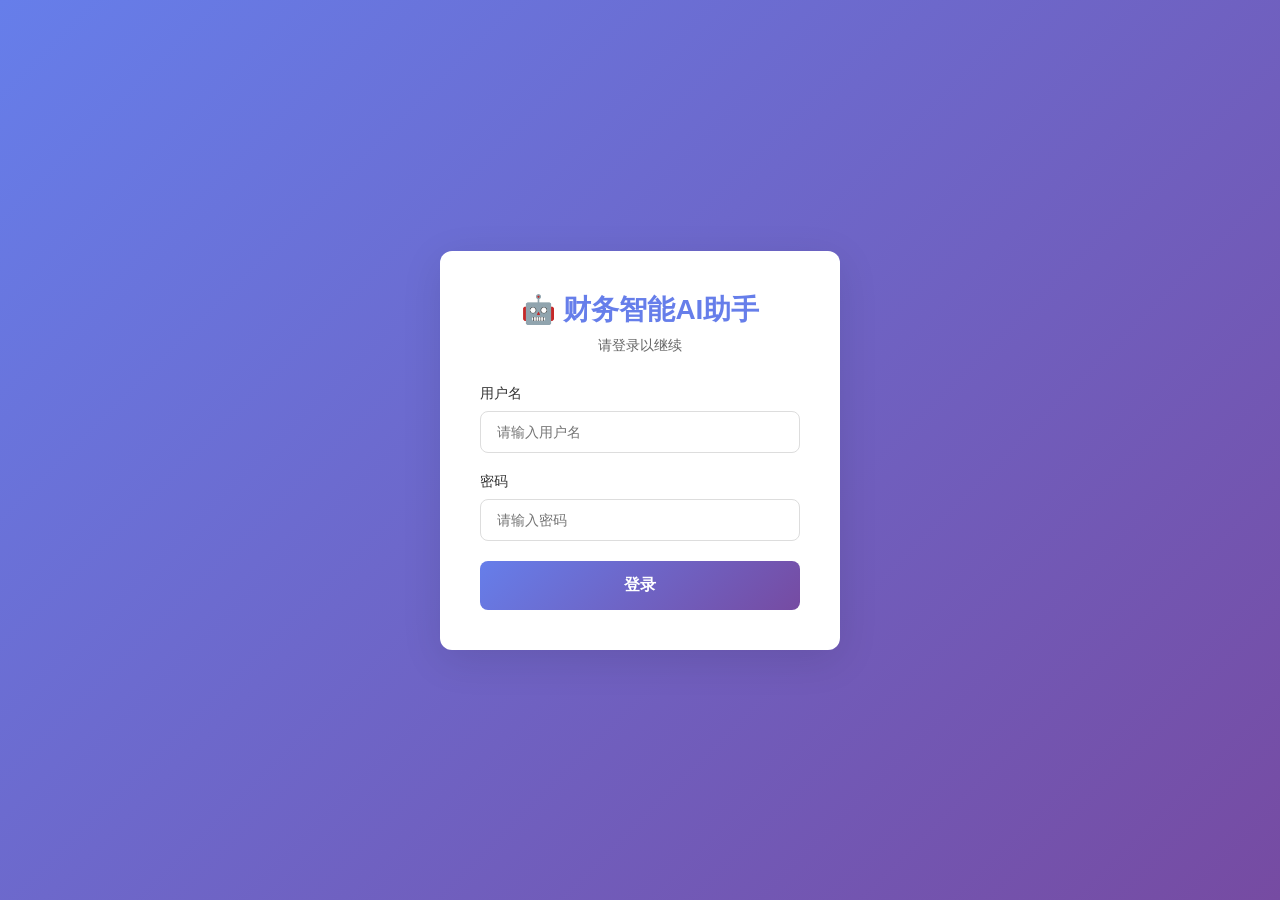
==== index.html @ 520fc037 "添加 index.html 自动跳转到登录页面" ====
<!DOCTYPE html>
<html lang="zh-CN">
<head>
    <meta charset="UTF-8">
    <meta http-equiv="refresh" content="0;url=login.html">
    <title>跳转中...</title>
    <script>
        // 立即跳转到登录页面
        window.location.href = 'login.html';
    </script>
</head>
<body>
    <p>正在跳转到登录页面...</p>
</body>
</html>
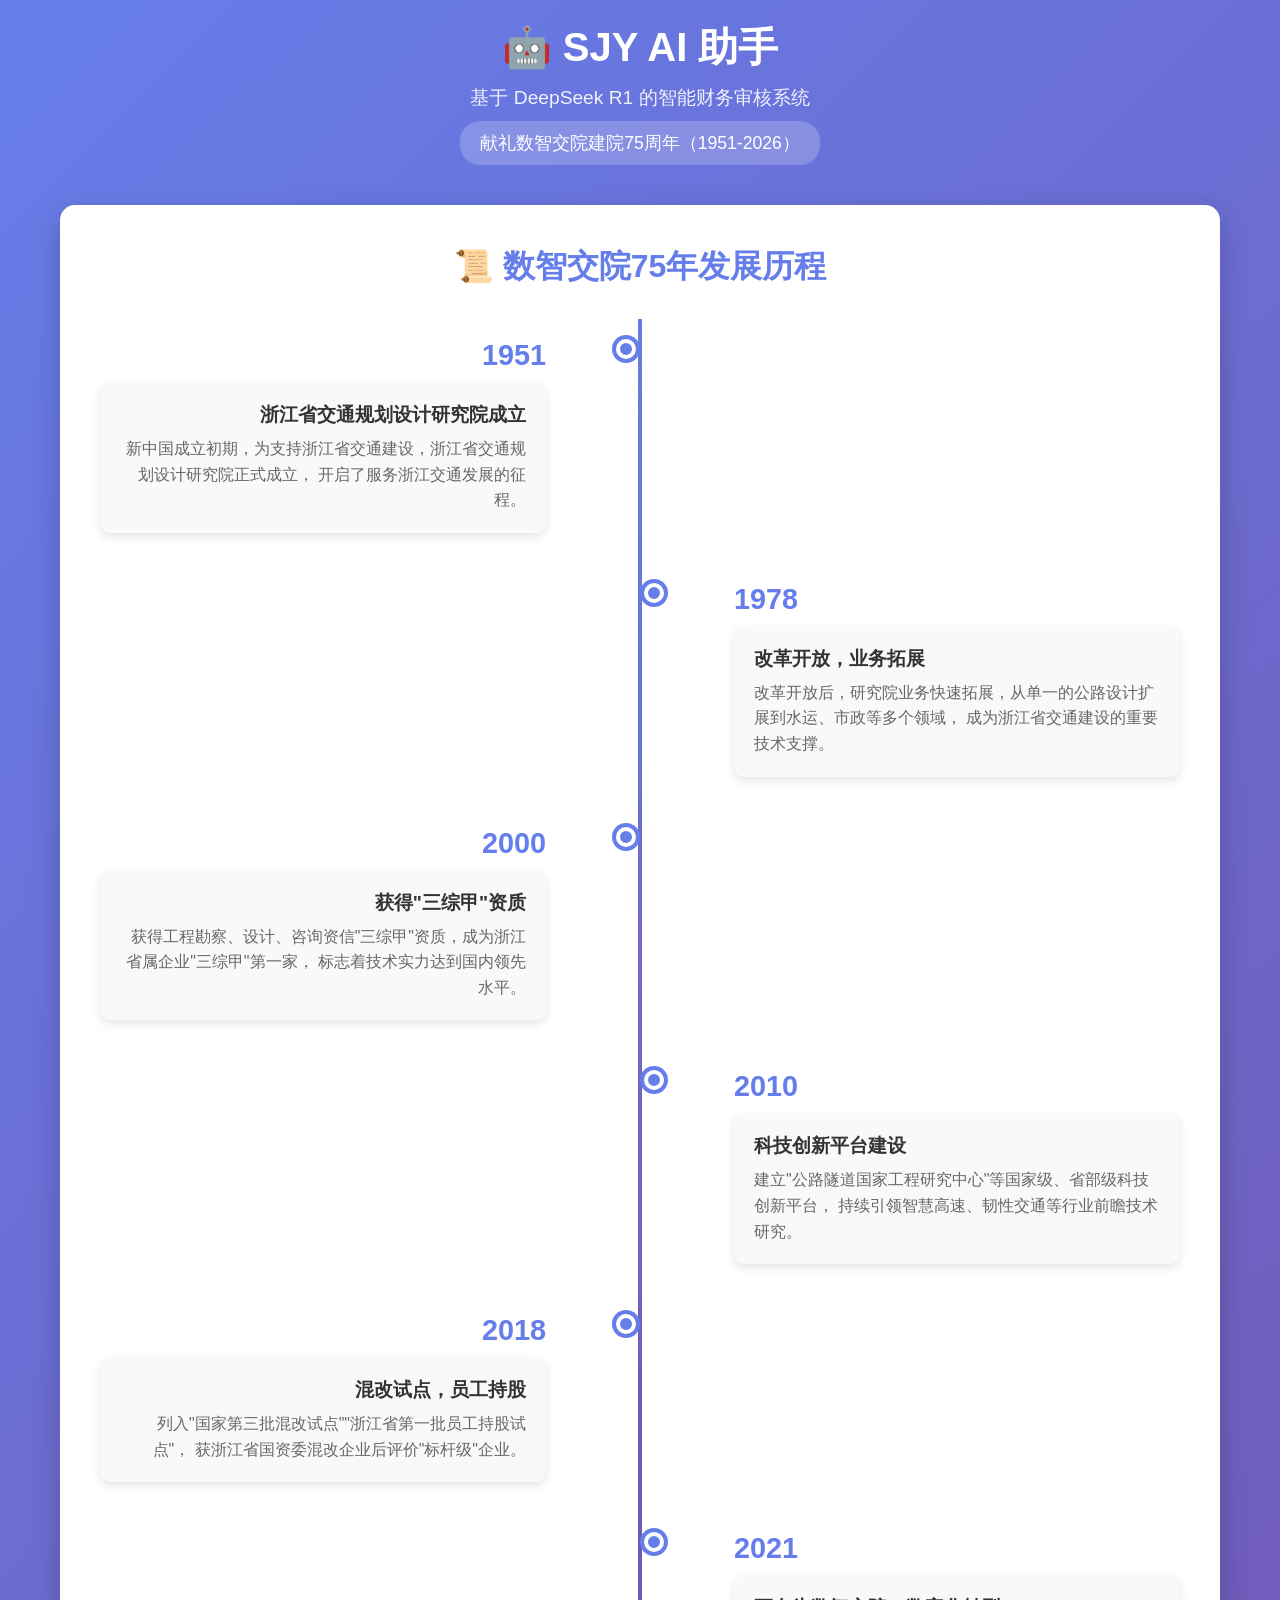
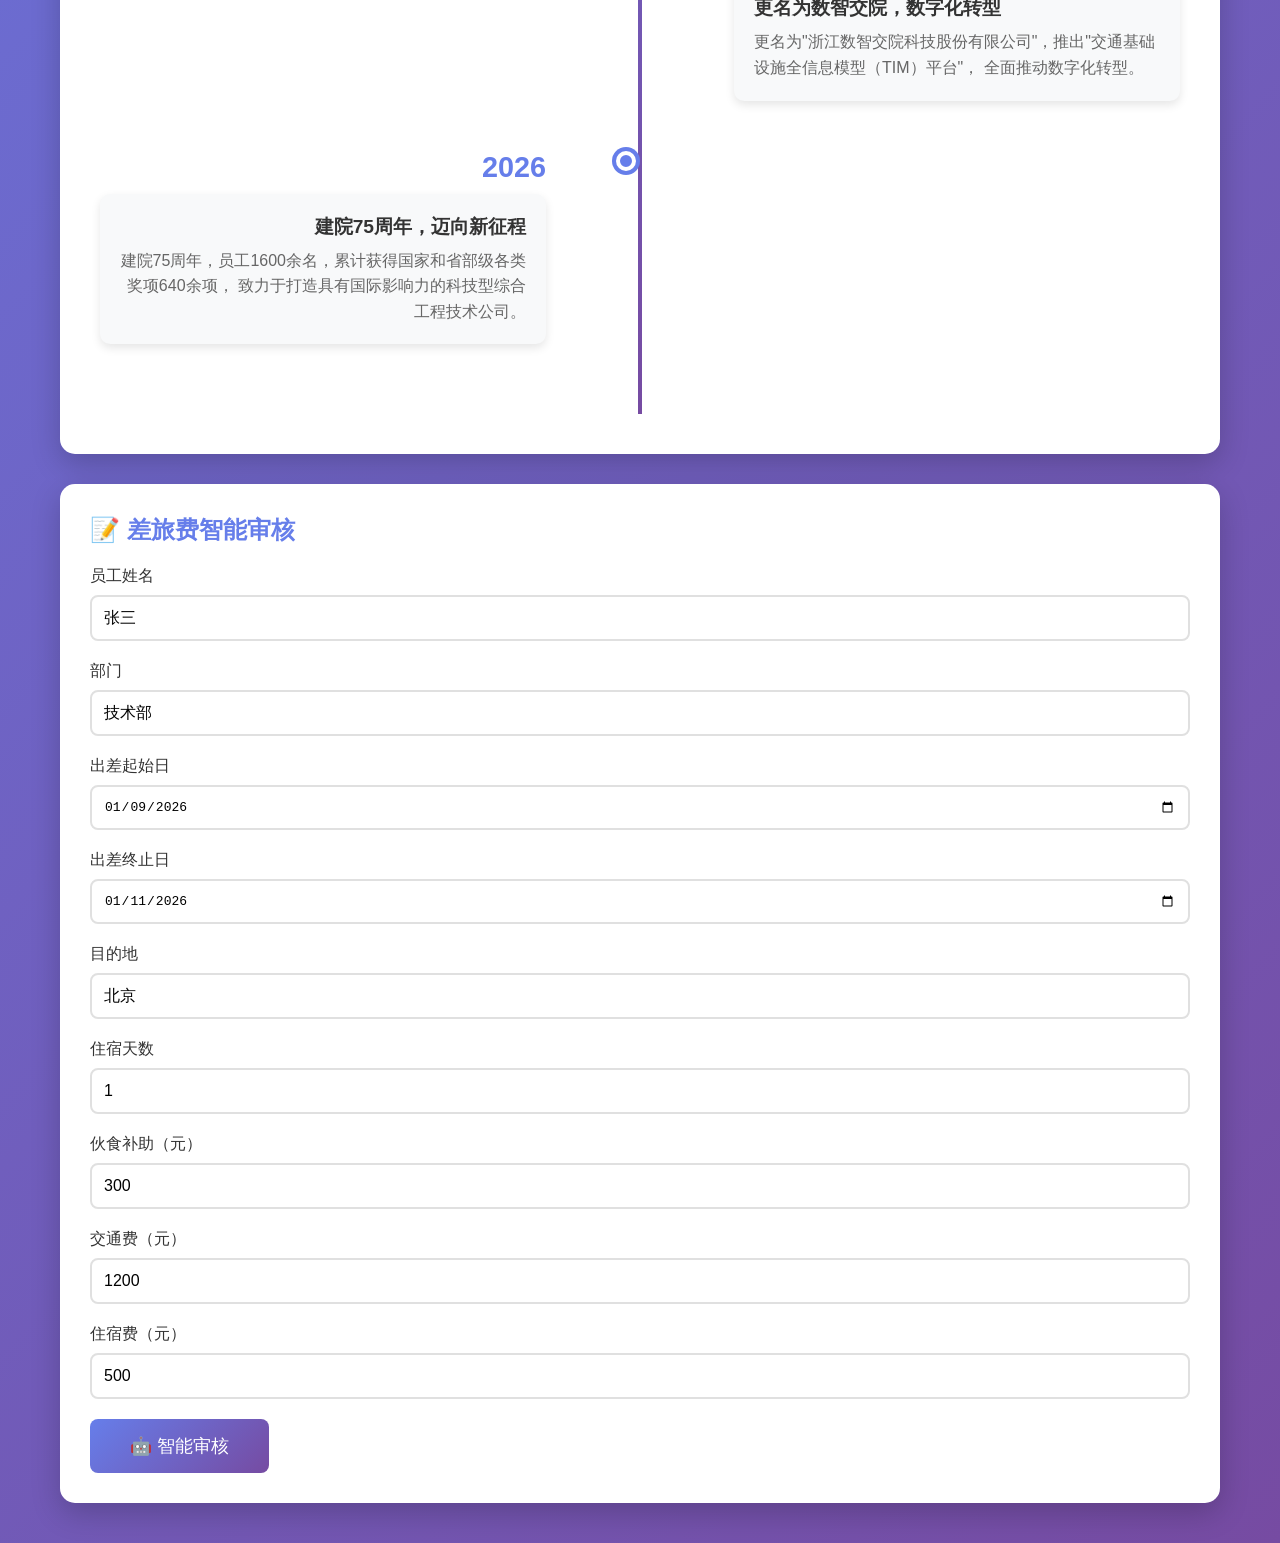
==== commit 4da3d1f5: "Add anniversary elements and AI reasoning features - 献礼数智交院75周年" ====
--- a/index.html
+++ b/index.html
@@ -2,14 +2,701 @@
 <html lang="zh-CN">
 <head>
     <meta charset="UTF-8">
-    <meta http-equiv="refresh" content="0;url=login.html">
-    <title>跳转中...</title>
-    <script>
-        // 立即跳转到登录页面
-        window.location.href = 'login.html';
-    </script>
+    <meta name="viewport" content="width=device-width, initial-scale=1.0">
+    <title>SJY AI 助手 - 献礼数智交院75周年</title>
+    <style>
+        * {
+            margin: 0;
+            padding: 0;
+            box-sizing: border-box;
+        }
+        
+        body {
+            font-family: -apple-system, BlinkMacSystemFont, "Segoe UI", Roboto, "Helvetica Neue", Arial, sans-serif;
+            background: linear-gradient(135deg, #667eea 0%, #764ba2 100%);
+            min-height: 100vh;
+        }
+        
+        /* 启动页 */
+        .splash-screen {
+            position: fixed;
+            top: 0;
+            left: 0;
+            width: 100%;
+            height: 100%;
+            background: linear-gradient(135deg, #667eea 0%, #764ba2 100%);
+            display: flex;
+            flex-direction: column;
+            justify-content: center;
+            align-items: center;
+            z-index: 9999;
+            animation: fadeOut 1s ease-in-out 3s forwards;
+        }
+        
+        @keyframes fadeOut {
+            to {
+                opacity: 0;
+                visibility: hidden;
+            }
+        }
+        
+        .splash-logo {
+            font-size: 4em;
+            margin-bottom: 20px;
+            animation: bounce 1s ease-in-out infinite;
+        }
+        
+        @keyframes bounce {
+            0%, 100% { transform: translateY(0); }
+            50% { transform: translateY(-20px); }
+        }
+        
+        .splash-title {
+            color: white;
+            font-size: 2.5em;
+            font-weight: bold;
+            margin-bottom: 10px;
+            text-align: center;
+        }
+        
+        .splash-subtitle {
+            color: rgba(255, 255, 255, 0.9);
+            font-size: 1.5em;
+            margin-bottom: 30px;
+            text-align: center;
+        }
+        
+        .splash-anniversary {
+            background: rgba(255, 255, 255, 0.2);
+            padding: 15px 30px;
+            border-radius: 30px;
+            color: white;
+            font-size: 1.3em;
+            font-weight: bold;
+            animation: pulse 2s ease-in-out infinite;
+        }
+        
+        @keyframes pulse {
+            0%, 100% { transform: scale(1); }
+            50% { transform: scale(1.05); }
+        }
+        
+        .splash-motto {
+            color: rgba(255, 255, 255, 0.8);
+            font-size: 1.1em;
+            margin-top: 20px;
+            font-style: italic;
+        }
+        
+        /* 主容器 */
+        .container {
+            max-width: 1200px;
+            margin: 0 auto;
+            padding: 20px;
+            opacity: 0;
+            animation: fadeIn 1s ease-in-out 3.5s forwards;
+        }
+        
+        @keyframes fadeIn {
+            to { opacity: 1; }
+        }
+        
+        /* 页头 */
+        .header {
+            text-align: center;
+            color: white;
+            margin-bottom: 40px;
+        }
+        
+        .header h1 {
+            font-size: 2.5em;
+            margin-bottom: 10px;
+        }
+        
+        .header p {
+            font-size: 1.2em;
+            opacity: 0.9;
+        }
+        
+        .anniversary-badge {
+            background: rgba(255, 255, 255, 0.2);
+            padding: 10px 20px;
+            border-radius: 20px;
+            display: inline-block;
+            margin-top: 10px;
+            font-size: 1.1em;
+        }
+        
+        /* 院史时间轴 */
+        .timeline-card {
+            background: white;
+            border-radius: 15px;
+            padding: 40px;
+            margin-bottom: 30px;
+            box-shadow: 0 10px 30px rgba(0, 0, 0, 0.2);
+        }
+        
+        .timeline-card h2 {
+            color: #667eea;
+            margin-bottom: 30px;
+            font-size: 2em;
+            text-align: center;
+        }
+        
+        .timeline {
+            position: relative;
+            padding: 20px 0;
+        }
+        
+        .timeline::before {
+            content: '';
+            position: absolute;
+            left: 50%;
+            top: 0;
+            bottom: 0;
+            width: 4px;
+            background: linear-gradient(to bottom, #667eea, #764ba2);
+            transform: translateX(-50%);
+        }
+        
+        .timeline-item {
+            position: relative;
+            margin-bottom: 50px;
+            width: 45%;
+        }
+        
+        .timeline-item:nth-child(odd) {
+            margin-left: 0;
+            text-align: right;
+            padding-right: 40px;
+        }
+        
+        .timeline-item:nth-child(even) {
+            margin-left: 55%;
+            text-align: left;
+            padding-left: 40px;
+        }
+        
+        .timeline-dot {
+            position: absolute;
+            top: 0;
+            width: 20px;
+            height: 20px;
+            background: #667eea;
+            border: 4px solid white;
+            border-radius: 50%;
+            box-shadow: 0 0 0 4px #667eea;
+        }
+        
+        .timeline-item:nth-child(odd) .timeline-dot {
+            right: -50px;
+        }
+        
+        .timeline-item:nth-child(even) .timeline-dot {
+            left: -50px;
+        }
+        
+        .timeline-year {
+            font-size: 1.8em;
+            font-weight: bold;
+            color: #667eea;
+            margin-bottom: 10px;
+        }
+        
+        .timeline-content {
+            background: #f8f9fa;
+            padding: 20px;
+            border-radius: 10px;
+            box-shadow: 0 4px 10px rgba(0, 0, 0, 0.1);
+        }
+        
+        .timeline-title {
+            font-size: 1.2em;
+            font-weight: bold;
+            color: #333;
+            margin-bottom: 8px;
+        }
+        
+        .timeline-desc {
+            color: #666;
+            line-height: 1.6;
+        }
+        
+        /* 卡片 */
+        .card {
+            background: white;
+            border-radius: 15px;
+            padding: 30px;
+            margin-bottom: 20px;
+            box-shadow: 0 10px 30px rgba(0, 0, 0, 0.2);
+        }
+        
+        .card h2 {
+            color: #667eea;
+            margin-bottom: 20px;
+            font-size: 1.5em;
+        }
+        
+        .form-group {
+            margin-bottom: 20px;
+        }
+        
+        .form-group label {
+            display: block;
+            margin-bottom: 8px;
+            color: #333;
+            font-weight: 500;
+        }
+        
+        .form-group input,
+        .form-group select {
+            width: 100%;
+            padding: 12px;
+            border: 2px solid #e0e0e0;
+            border-radius: 8px;
+            font-size: 1em;
+            transition: border-color 0.3s;
+        }
+        
+        .form-group input:focus,
+        .form-group select:focus {
+            outline: none;
+            border-color: #667eea;
+        }
+        
+        .btn {
+            background: linear-gradient(135deg, #667eea 0%, #764ba2 100%);
+            color: white;
+            padding: 15px 40px;
+            border: none;
+            border-radius: 8px;
+            font-size: 1.1em;
+            cursor: pointer;
+            transition: transform 0.2s;
+        }
+        
+        .btn:hover {
+            transform: translateY(-2px);
+        }
+        
+        .btn:disabled {
+            opacity: 0.6;
+            cursor: not-allowed;
+        }
+        
+        .result {
+            margin-top: 30px;
+            padding: 20px;
+            border-radius: 10px;
+            display: none;
+        }
+        
+        .result.pass {
+            background: #d4edda;
+            border: 2px solid #28a745;
+        }
+        
+        .result.warning {
+            background: #fff3cd;
+            border: 2px solid #ffc107;
+        }
+        
+        .result.error {
+            background: #f8d7da;
+            border: 2px solid #dc3545;
+        }
+        
+        .result h3 {
+            margin-bottom: 15px;
+        }
+        
+        .issue {
+            padding: 10px;
+            margin: 10px 0;
+            border-radius: 5px;
+            background: rgba(0, 0, 0, 0.05);
+        }
+        
+        .reasoning {
+            background: #f8f9fa;
+            padding: 15px;
+            border-radius: 8px;
+            margin: 15px 0;
+            white-space: pre-wrap;
+            line-height: 1.6;
+        }
+        
+        .suggestions {
+            margin-top: 15px;
+        }
+        
+        .suggestions li {
+            margin: 8px 0;
+            padding-left: 10px;
+        }
+        
+        .loading {
+            text-align: center;
+            padding: 20px;
+            display: none;
+        }
+        
+        .spinner {
+            border: 4px solid #f3f3f3;
+            border-top: 4px solid #667eea;
+            border-radius: 50%;
+            width: 40px;
+            height: 40px;
+            animation: spin 1s linear infinite;
+            margin: 0 auto;
+        }
+        
+        @keyframes spin {
+            0% { transform: rotate(0deg); }
+            100% { transform: rotate(360deg); }
+        }
+        
+        /* 响应式 */
+        @media (max-width: 768px) {
+            .timeline::before {
+                left: 20px;
+            }
+            
+            .timeline-item {
+                width: 100%;
+                margin-left: 0 !important;
+                text-align: left !important;
+                padding-left: 60px !important;
+                padding-right: 0 !important;
+            }
+            
+            .timeline-dot {
+                left: 10px !important;
+                right: auto !important;
+            }
+        }
+    </style>
 </head>
 <body>
-    <p>正在跳转到登录页面...</p>
+    <!-- 启动页 -->
+    <div class="splash-screen">
+        <div class="splash-logo">🤖</div>
+        <div class="splash-title">SJY AI 助手</div>
+        <div class="splash-subtitle">基于 DeepSeek R1 的智能财务审核系统</div>
+        <div class="splash-anniversary">
+            🎉 献礼数智交院建院75周年 🎉<br>
+            1951 - 2026
+        </div>
+        <div class="splash-motto">
+            "路更畅 城更美" | "知行合一 追求卓越"
+        </div>
+    </div>
+    
+    <!-- 主容器 -->
+    <div class="container">
+        <!-- 页头 -->
+        <div class="header">
+            <h1>🤖 SJY AI 助手</h1>
+            <p>基于 DeepSeek R1 的智能财务审核系统</p>
+            <div class="anniversary-badge">
+                献礼数智交院建院75周年（1951-2026）
+            </div>
+        </div>
+        
+        <!-- 院史时间轴 -->
+        <div class="timeline-card">
+            <h2>📜 数智交院75年发展历程</h2>
+            <div class="timeline">
+                <div class="timeline-item">
+                    <div class="timeline-dot"></div>
+                    <div class="timeline-year">1951</div>
+                    <div class="timeline-content">
+                        <div class="timeline-title">浙江省交通规划设计研究院成立</div>
+                        <div class="timeline-desc">
+                            新中国成立初期，为支持浙江省交通建设，浙江省交通规划设计研究院正式成立，
+                            开启了服务浙江交通发展的征程。
+                        </div>
+                    </div>
+                </div>
+                
+                <div class="timeline-item">
+                    <div class="timeline-dot"></div>
+                    <div class="timeline-year">1978</div>
+                    <div class="timeline-content">
+                        <div class="timeline-title">改革开放，业务拓展</div>
+                        <div class="timeline-desc">
+                            改革开放后，研究院业务快速拓展，从单一的公路设计扩展到水运、市政等多个领域，
+                            成为浙江省交通建设的重要技术支撑。
+                        </div>
+                    </div>
+                </div>
+                
+                <div class="timeline-item">
+                    <div class="timeline-dot"></div>
+                    <div class="timeline-year">2000</div>
+                    <div class="timeline-content">
+                        <div class="timeline-title">获得"三综甲"资质</div>
+                        <div class="timeline-desc">
+                            获得工程勘察、设计、咨询资信"三综甲"资质，成为浙江省属企业"三综甲"第一家，
+                            标志着技术实力达到国内领先水平。
+                        </div>
+                    </div>
+                </div>
+                
+                <div class="timeline-item">
+                    <div class="timeline-dot"></div>
+                    <div class="timeline-year">2010</div>
+                    <div class="timeline-content">
+                        <div class="timeline-title">科技创新平台建设</div>
+                        <div class="timeline-desc">
+                            建立"公路隧道国家工程研究中心"等国家级、省部级科技创新平台，
+                            持续引领智慧高速、韧性交通等行业前瞻技术研究。
+                        </div>
+                    </div>
+                </div>
+                
+                <div class="timeline-item">
+                    <div class="timeline-dot"></div>
+                    <div class="timeline-year">2018</div>
+                    <div class="timeline-content">
+                        <div class="timeline-title">混改试点，员工持股</div>
+                        <div class="timeline-desc">
+                            列入"国家第三批混改试点""浙江省第一批员工持股试点"，
+                            获浙江省国资委混改企业后评价"标杆级"企业。
+                        </div>
+                    </div>
+                </div>
+                
+                <div class="timeline-item">
+                    <div class="timeline-dot"></div>
+                    <div class="timeline-year">2021</div>
+                    <div class="timeline-content">
+                        <div class="timeline-title">更名为数智交院，数字化转型</div>
+                        <div class="timeline-desc">
+                            更名为"浙江数智交院科技股份有限公司"，推出"交通基础设施全信息模型（TIM）平台"，
+                            全面推动数字化转型。
+                        </div>
+                    </div>
+                </div>
+                
+                <div class="timeline-item">
+                    <div class="timeline-dot"></div>
+                    <div class="timeline-year">2026</div>
+                    <div class="timeline-content">
+                        <div class="timeline-title">建院75周年，迈向新征程</div>
+                        <div class="timeline-desc">
+                            建院75周年，员工1600余名，累计获得国家和省部级各类奖项640余项，
+                            致力于打造具有国际影响力的科技型综合工程技术公司。
+                        </div>
+                    </div>
+                </div>
+            </div>
+        </div>
+        
+        <!-- 差旅费审核 -->
+        <div class="card">
+            <h2>📝 差旅费智能审核</h2>
+            <form id="travelForm">
+                <div class="form-group">
+                    <label>员工姓名</label>
+                    <input type="text" id="employeeName" value="张三" required>
+                </div>
+                
+                <div class="form-group">
+                    <label>部门</label>
+                    <input type="text" id="department" value="技术部" required>
+                </div>
+                
+                <div class="form-group">
+                    <label>出差起始日</label>
+                    <input type="date" id="startDate" value="2026-01-09" required>
+                </div>
+                
+                <div class="form-group">
+                    <label>出差终止日</label>
+                    <input type="date" id="endDate" value="2026-01-11" required>
+                </div>
+                
+                <div class="form-group">
+                    <label>目的地</label>
+                    <input type="text" id="destination" value="北京" required>
+                </div>
+                
+                <div class="form-group">
+                    <label>住宿天数</label>
+                    <input type="number" id="accommodationDays" value="1" required>
+                </div>
+                
+                <div class="form-group">
+                    <label>伙食补助（元）</label>
+                    <input type="number" id="mealAllowance" value="300" required>
+                </div>
+                
+                <div class="form-group">
+                    <label>交通费（元）</label>
+                    <input type="number" id="transportCost" value="1200" required>
+                </div>
+                
+                <div class="form-group">
+                    <label>住宿费（元）</label>
+                    <input type="number" id="accommodationCost" value="500" required>
+                </div>
+                
+                <button type="submit" class="btn">🤖 智能审核</button>
+            </form>
+            
+            <div class="loading" id="loading">
+                <div class="spinner"></div>
+                <p>AI 正在深度分析中...</p>
+            </div>
+            
+            <div class="result" id="result"></div>
+        </div>
+    </div>
+    
+    <script>
+        document.getElementById('travelForm').addEventListener('submit', async function(e) {
+            e.preventDefault();
+            
+            // 显示加载动画
+            document.getElementById('loading').style.display = 'block';
+            document.getElementById('result').style.display = 'none';
+            
+            // 收集表单数据
+            const data = {
+                employee_name: document.getElementById('employeeName').value,
+                department: document.getElementById('department').value,
+                start_date: document.getElementById('startDate').value,
+                end_date: document.getElementById('endDate').value,
+                destination: document.getElementById('destination').value,
+                accommodation_days: parseInt(document.getElementById('accommodationDays').value),
+                meal_allowance: parseInt(document.getElementById('mealAllowance').value),
+                transport_cost: parseInt(document.getElementById('transportCost').value),
+                accommodation_cost: parseInt(document.getElementById('accommodationCost').value)
+            };
+            
+            // 模拟 AI 审核（实际应该调用后端 API）
+            setTimeout(() => {
+                const result = simulateAudit(data);
+                displayResult(result);
+                
+                document.getElementById('loading').style.display = 'none';
+                document.getElementById('result').style.display = 'block';
+            }, 2000);
+        });
+        
+        function simulateAudit(data) {
+            const startDate = new Date(data.start_date);
+            const endDate = new Date(data.end_date);
+            const days = Math.floor((endDate - startDate) / (1000 * 60 * 60 * 24)) + 1;
+            const standardMeal = days * 100;
+            
+            const issues = [];
+            
+            // 检查伙食补助
+            if (data.meal_allowance !== standardMeal) {
+                issues.push({
+                    type: 'meal_allowance_mismatch',
+                    severity: 'error',
+                    message: `伙食补助金额异常：应为 ${standardMeal} 元（${days}天 × 100元/天），实际为 ${data.meal_allowance} 元`
+                });
+            }
+            
+            // 检查住宿天数
+            if (data.accommodation_days < days - 1) {
+                issues.push({
+                    type: 'accommodation_days_anomaly',
+                    severity: 'warning',
+                    message: `住宿天数异常：出差 ${days} 天，但只有 ${data.accommodation_days} 天住宿`
+                });
+            }
+            
+            if (issues.length === 0) {
+                return {
+                    status: 'pass',
+                    issues: [],
+                    reasoning: '所有项目符合规定，审核通过！',
+                    suggestions: []
+                };
+            }
+            
+            // 生成 AI 推理
+            let reasoning = '🤖 AI 深度分析：\n\n';
+            
+            if (issues.some(i => i.type === 'accommodation_days_anomaly')) {
+                reasoning += `检测到住宿天数异常。这种情况可能有以下几种原因：\n\n`;
+                reasoning += `1. **住朋友家或亲戚家**：员工在出差地有熟人，选择住在朋友或亲戚家，因此只有部分天数需要酒店住宿。\n\n`;
+                reasoning += `2. **当天往返**：虽然出差${days}天，但可能有${days - data.accommodation_days}天是当天往返，不需要住宿。\n\n`;
+                reasoning += `3. **住宿发票遗漏**：可能实际住了${days}天，但只提供了${data.accommodation_days}天的住宿发票，其他发票遗漏或未及时取得。\n\n`;
+                reasoning += `4. **计算错误**：填报时可能将住宿天数填错。\n\n`;
+            }
+            
+            if (issues.some(i => i.type === 'meal_allowance_mismatch')) {
+                reasoning += `检测到伙食补助金额异常。标准金额应为 ${standardMeal} 元（${days}天 × 100元/天），但实际填报为 ${data.meal_allowance} 元。\n\n`;
+                reasoning += `这可能是计算错误，或者对出差天数的理解有误。\n\n`;
+            }
+            
+            reasoning += `**合理性判断**：\n`;
+            reasoning += `- 如果是住朋友家或当天往返，属于合理情况，但需要员工说明原因。\n`;
+            reasoning += `- 如果是发票遗漏或计算错误，需要补充发票或更正信息。`;
+            
+            const suggestions = [];
+            if (issues.some(i => i.type === 'accommodation_days_anomaly')) {
+                suggestions.push('建议员工说明住宿情况：是否住朋友家、当天往返等');
+                suggestions.push('如有遗漏的住宿发票，请补充提交');
+                suggestions.push('如填报错误，请更正住宿天数');
+            }
+            
+            if (issues.some(i => i.type === 'meal_allowance_mismatch')) {
+                suggestions.push(`修改伙食补助为 ${standardMeal} 元（${days}天 × 100元/天）`);
+                suggestions.push('核实出差天数是否正确');
+                suggestions.push('如有特殊情况，请说明原因并申请特批');
+            }
+            
+            return {
+                status: issues.some(i => i.severity === 'error') ? 'error' : 'warning',
+                issues: issues,
+                reasoning: reasoning,
+                suggestions: suggestions
+            };
+        }
+        
+        function displayResult(result) {
+            const resultDiv = document.getElementById('result');
+            resultDiv.className = `result ${result.status}`;
+            
+            let html = '';
+            
+            if (result.status === 'pass') {
+                html += '<h3>✅ 审核通过</h3>';
+                html += '<p>所有项目符合规定，可以提交报销！</p>';
+            } else {
+                html += `<h3>${result.status === 'error' ? '❌' : '⚠️'} 发现异常</h3>`;
+                
+                html += '<div class="issues">';
+                result.issues.forEach(issue => {
+                    html += `<div class="issue">
+                        <strong>[${issue.severity === 'error' ? '错误' : '警告'}]</strong> ${issue.message}
+                    </div>`;
+                });
+                html += '</div>';
+                
+                html += '<div class="reasoning">' + result.reasoning.replace(/\n/g, '<br>') + '</div>';
+                
+                if (result.suggestions.length > 0) {
+                    html += '<div class="suggestions">';
+                    html += '<h4>💡 修改建议：</h4>';
+                    html += '<ul>';
+                    result.suggestions.forEach(suggestion => {
+                        html += `<li>${suggestion}</li>`;
+                    });
+                    html += '</ul>';
+                    html += '</div>';
+                }
+            }
+            
+            resultDiv.innerHTML = html;
+        }
+    </script>
 </body>
 </html>
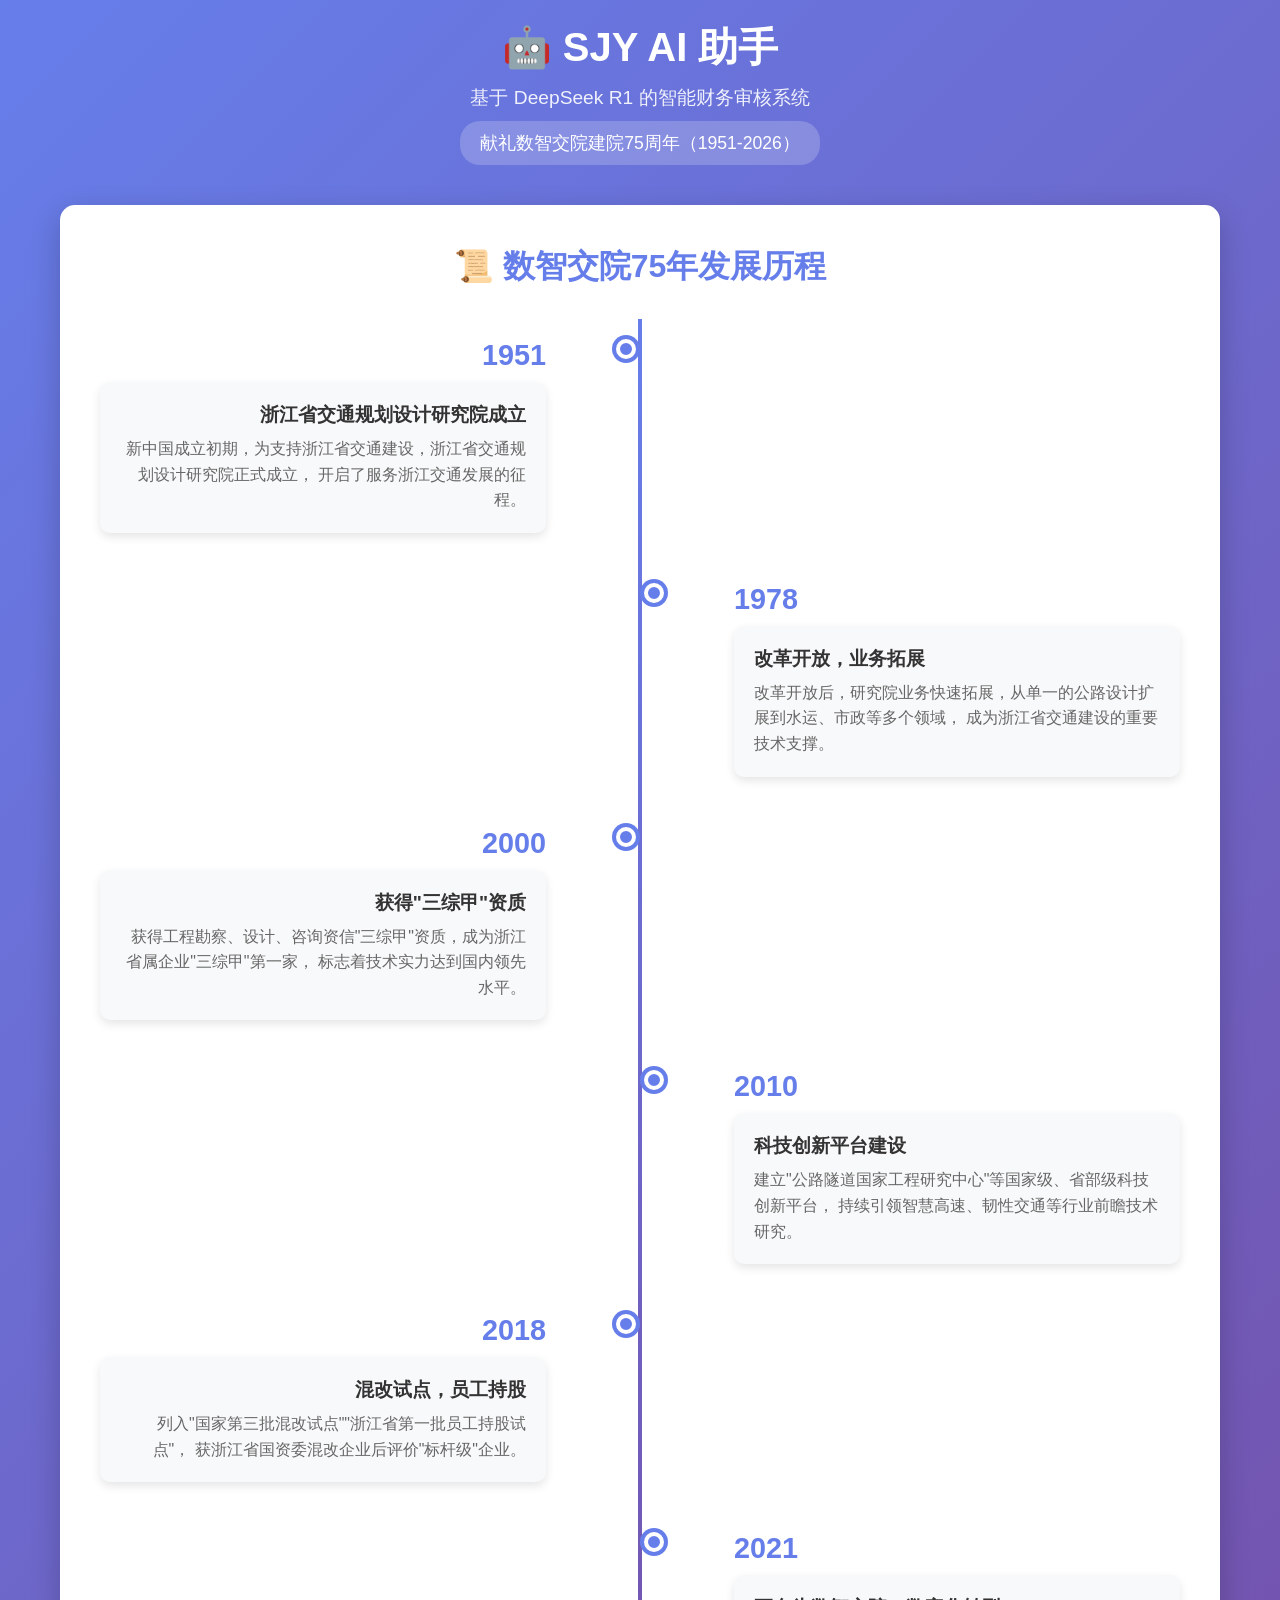
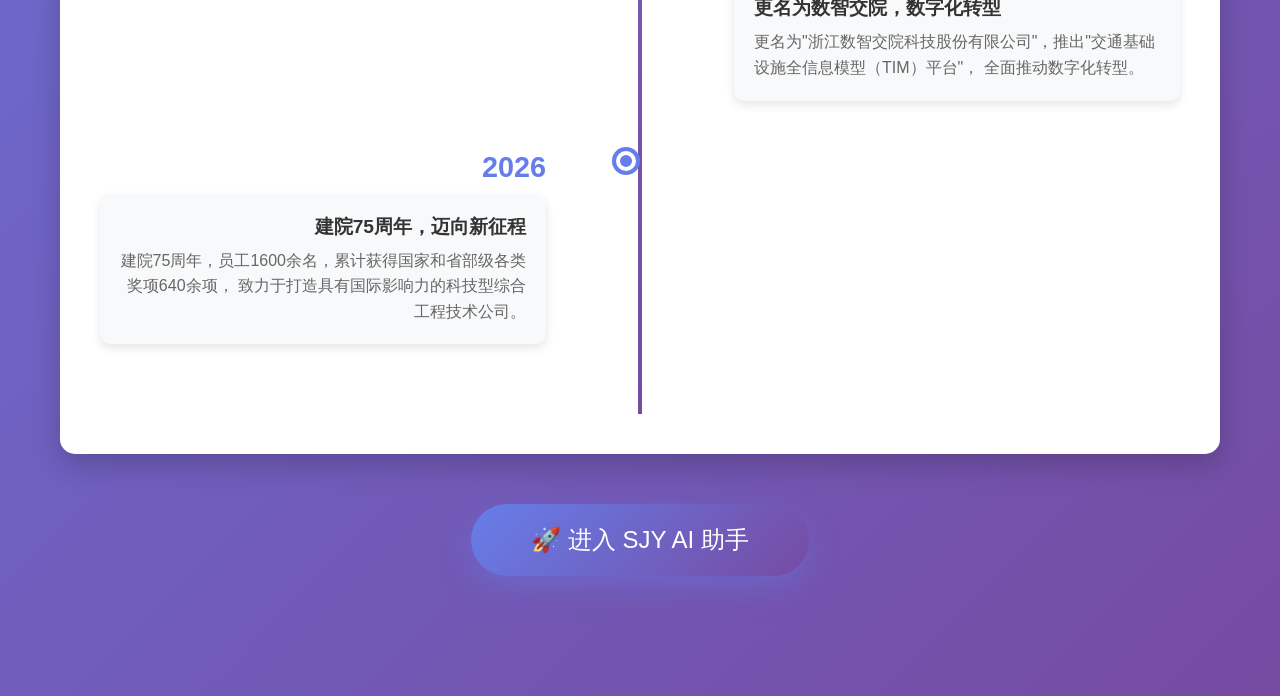
==== commit 83b5b9cc: "移除差旅费审核部分，添加进入系统按钮" ====
--- a/index.html
+++ b/index.html
@@ -493,210 +493,20 @@
             </div>
         </div>
         
-        <!-- 差旅费审核 -->
-        <div class="card">
-            <h2>📝 差旅费智能审核</h2>
-            <form id="travelForm">
-                <div class="form-group">
-                    <label>员工姓名</label>
-                    <input type="text" id="employeeName" value="张三" required>
-                </div>
-                
-                <div class="form-group">
-                    <label>部门</label>
-                    <input type="text" id="department" value="技术部" required>
-                </div>
-                
-                <div class="form-group">
-                    <label>出差起始日</label>
-                    <input type="date" id="startDate" value="2026-01-09" required>
-                </div>
-                
-                <div class="form-group">
-                    <label>出差终止日</label>
-                    <input type="date" id="endDate" value="2026-01-11" required>
-                </div>
-                
-                <div class="form-group">
-                    <label>目的地</label>
-                    <input type="text" id="destination" value="北京" required>
-                </div>
-                
-                <div class="form-group">
-                    <label>住宿天数</label>
-                    <input type="number" id="accommodationDays" value="1" required>
-                </div>
-                
-                <div class="form-group">
-                    <label>伙食补助（元）</label>
-                    <input type="number" id="mealAllowance" value="300" required>
-                </div>
-                
-                <div class="form-group">
-                    <label>交通费（元）</label>
-                    <input type="number" id="transportCost" value="1200" required>
-                </div>
-                
-                <div class="form-group">
-                    <label>住宿费（元）</label>
-                    <input type="number" id="accommodationCost" value="500" required>
-                </div>
-                
-                <button type="submit" class="btn">🤖 智能审核</button>
-            </form>
-            
-            <div class="loading" id="loading">
-                <div class="spinner"></div>
-                <p>AI 正在深度分析中...</p>
-            </div>
-            
-            <div class="result" id="result"></div>
+        
+        <!-- 进入系统按钮 -->
+        <div style="text-align: center; margin: 50px 0; padding-bottom: 50px;">
+            <a href="login.html" class="btn" style="display: inline-block; padding: 20px 60px; font-size: 1.5em; text-decoration: none; background: linear-gradient(135deg, #667eea 0%, #764ba2 100%); color: white; border-radius: 50px; box-shadow: 0 10px 30px rgba(102, 126, 234, 0.4); transition: all 0.3s ease; cursor: pointer;">
+                🚀 进入 SJY AI 助手
+            </a>
         </div>
     </div>
     
     <script>
-        document.getElementById('travelForm').addEventListener('submit', async function(e) {
-            e.preventDefault();
-            
-            // 显示加载动画
-            document.getElementById('loading').style.display = 'block';
-            document.getElementById('result').style.display = 'none';
-            
-            // 收集表单数据
-            const data = {
-                employee_name: document.getElementById('employeeName').value,
-                department: document.getElementById('department').value,
-                start_date: document.getElementById('startDate').value,
-                end_date: document.getElementById('endDate').value,
-                destination: document.getElementById('destination').value,
-                accommodation_days: parseInt(document.getElementById('accommodationDays').value),
-                meal_allowance: parseInt(document.getElementById('mealAllowance').value),
-                transport_cost: parseInt(document.getElementById('transportCost').value),
-                accommodation_cost: parseInt(document.getElementById('accommodationCost').value)
-            };
-            
-            // 模拟 AI 审核（实际应该调用后端 API）
-            setTimeout(() => {
-                const result = simulateAudit(data);
-                displayResult(result);
-                
-                document.getElementById('loading').style.display = 'none';
-                document.getElementById('result').style.display = 'block';
-            }, 2000);
+        // 页面加载完成后的动画效果
+        window.addEventListener('load', function() {
+            console.log('SJY AI 助手 - 献礼数智交院建院75周年');
         });
-        
-        function simulateAudit(data) {
-            const startDate = new Date(data.start_date);
-            const endDate = new Date(data.end_date);
-            const days = Math.floor((endDate - startDate) / (1000 * 60 * 60 * 24)) + 1;
-            const standardMeal = days * 100;
-            
-            const issues = [];
-            
-            // 检查伙食补助
-            if (data.meal_allowance !== standardMeal) {
-                issues.push({
-                    type: 'meal_allowance_mismatch',
-                    severity: 'error',
-                    message: `伙食补助金额异常：应为 ${standardMeal} 元（${days}天 × 100元/天），实际为 ${data.meal_allowance} 元`
-                });
-            }
-            
-            // 检查住宿天数
-            if (data.accommodation_days < days - 1) {
-                issues.push({
-                    type: 'accommodation_days_anomaly',
-                    severity: 'warning',
-                    message: `住宿天数异常：出差 ${days} 天，但只有 ${data.accommodation_days} 天住宿`
-                });
-            }
-            
-            if (issues.length === 0) {
-                return {
-                    status: 'pass',
-                    issues: [],
-                    reasoning: '所有项目符合规定，审核通过！',
-                    suggestions: []
-                };
-            }
-            
-            // 生成 AI 推理
-            let reasoning = '🤖 AI 深度分析：\n\n';
-            
-            if (issues.some(i => i.type === 'accommodation_days_anomaly')) {
-                reasoning += `检测到住宿天数异常。这种情况可能有以下几种原因：\n\n`;
-                reasoning += `1. **住朋友家或亲戚家**：员工在出差地有熟人，选择住在朋友或亲戚家，因此只有部分天数需要酒店住宿。\n\n`;
-                reasoning += `2. **当天往返**：虽然出差${days}天，但可能有${days - data.accommodation_days}天是当天往返，不需要住宿。\n\n`;
-                reasoning += `3. **住宿发票遗漏**：可能实际住了${days}天，但只提供了${data.accommodation_days}天的住宿发票，其他发票遗漏或未及时取得。\n\n`;
-                reasoning += `4. **计算错误**：填报时可能将住宿天数填错。\n\n`;
-            }
-            
-            if (issues.some(i => i.type === 'meal_allowance_mismatch')) {
-                reasoning += `检测到伙食补助金额异常。标准金额应为 ${standardMeal} 元（${days}天 × 100元/天），但实际填报为 ${data.meal_allowance} 元。\n\n`;
-                reasoning += `这可能是计算错误，或者对出差天数的理解有误。\n\n`;
-            }
-            
-            reasoning += `**合理性判断**：\n`;
-            reasoning += `- 如果是住朋友家或当天往返，属于合理情况，但需要员工说明原因。\n`;
-            reasoning += `- 如果是发票遗漏或计算错误，需要补充发票或更正信息。`;
-            
-            const suggestions = [];
-            if (issues.some(i => i.type === 'accommodation_days_anomaly')) {
-                suggestions.push('建议员工说明住宿情况：是否住朋友家、当天往返等');
-                suggestions.push('如有遗漏的住宿发票，请补充提交');
-                suggestions.push('如填报错误，请更正住宿天数');
-            }
-            
-            if (issues.some(i => i.type === 'meal_allowance_mismatch')) {
-                suggestions.push(`修改伙食补助为 ${standardMeal} 元（${days}天 × 100元/天）`);
-                suggestions.push('核实出差天数是否正确');
-                suggestions.push('如有特殊情况，请说明原因并申请特批');
-            }
-            
-            return {
-                status: issues.some(i => i.severity === 'error') ? 'error' : 'warning',
-                issues: issues,
-                reasoning: reasoning,
-                suggestions: suggestions
-            };
-        }
-        
-        function displayResult(result) {
-            const resultDiv = document.getElementById('result');
-            resultDiv.className = `result ${result.status}`;
-            
-            let html = '';
-            
-            if (result.status === 'pass') {
-                html += '<h3>✅ 审核通过</h3>';
-                html += '<p>所有项目符合规定，可以提交报销！</p>';
-            } else {
-                html += `<h3>${result.status === 'error' ? '❌' : '⚠️'} 发现异常</h3>`;
-                
-                html += '<div class="issues">';
-                result.issues.forEach(issue => {
-                    html += `<div class="issue">
-                        <strong>[${issue.severity === 'error' ? '错误' : '警告'}]</strong> ${issue.message}
-                    </div>`;
-                });
-                html += '</div>';
-                
-                html += '<div class="reasoning">' + result.reasoning.replace(/\n/g, '<br>') + '</div>';
-                
-                if (result.suggestions.length > 0) {
-                    html += '<div class="suggestions">';
-                    html += '<h4>💡 修改建议：</h4>';
-                    html += '<ul>';
-                    result.suggestions.forEach(suggestion => {
-                        html += `<li>${suggestion}</li>`;
-                    });
-                    html += '</ul>';
-                    html += '</div>';
-                }
-            }
-            
-            resultDiv.innerHTML = html;
-        }
     </script>
 </body>
 </html>
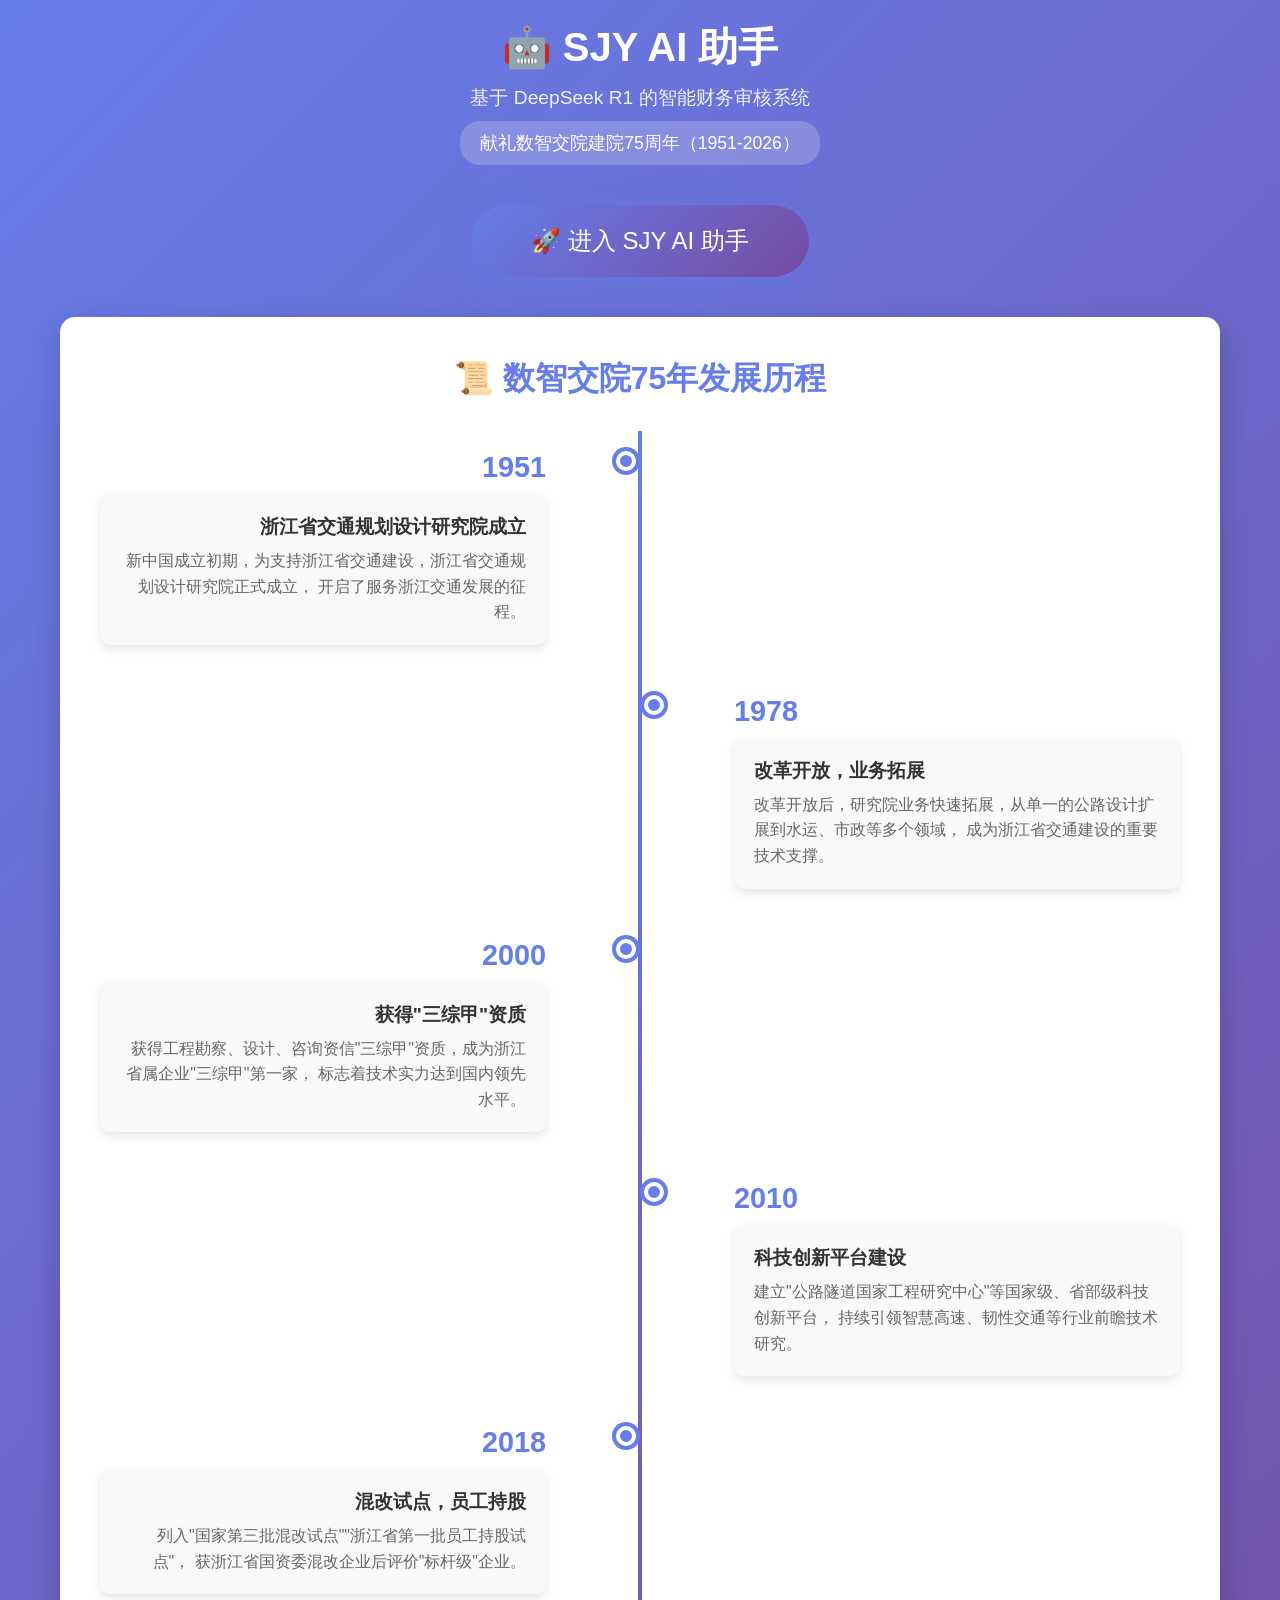
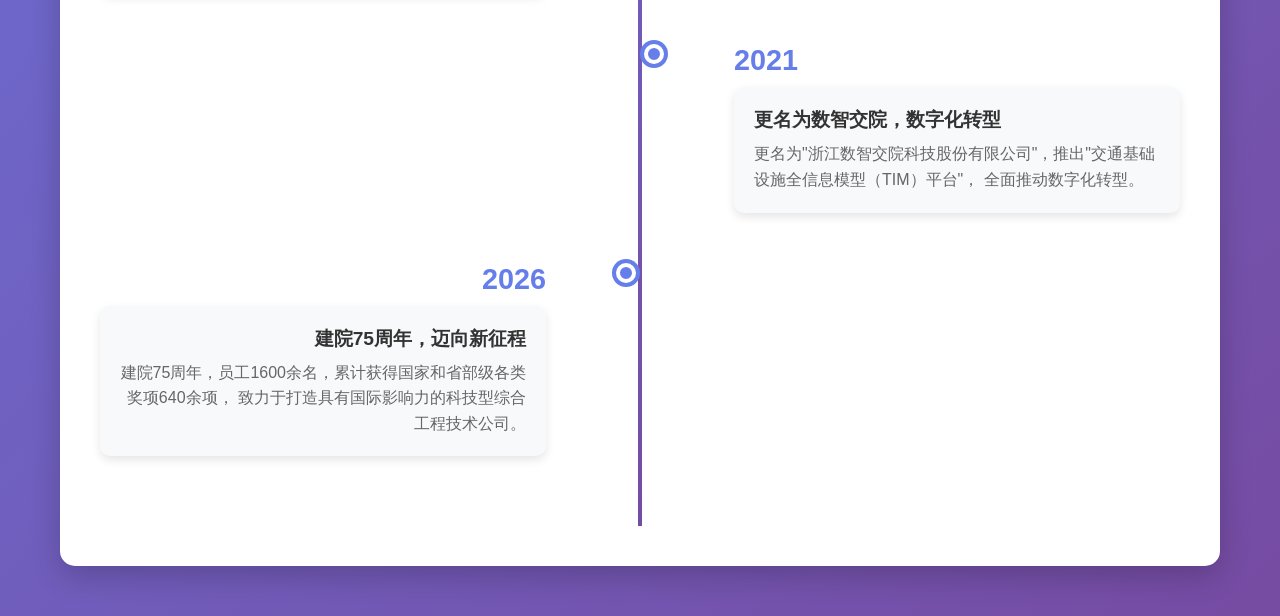
==== commit 0f397cad: "调整布局：将进入按钮移到时间轴上方" ====
--- a/index.html
+++ b/index.html
@@ -403,6 +403,13 @@
             </div>
         </div>
         
+        <!-- 进入系统按钮 -->
+        <div style="text-align: center; margin: 40px 0;">
+            <a href="login.html" class="btn" style="display: inline-block; padding: 20px 60px; font-size: 1.5em; text-decoration: none; background: linear-gradient(135deg, #667eea 0%, #764ba2 100%); color: white; border-radius: 50px; box-shadow: 0 10px 30px rgba(102, 126, 234, 0.4); transition: all 0.3s ease; cursor: pointer;">
+                🚀 进入 SJY AI 助手
+            </a>
+        </div>
+        
         <!-- 院史时间轴 -->
         <div class="timeline-card">
             <h2>📜 数智交院75年发展历程</h2>
@@ -491,14 +498,6 @@
                     </div>
                 </div>
             </div>
-        </div>
-        
-        
-        <!-- 进入系统按钮 -->
-        <div style="text-align: center; margin: 50px 0; padding-bottom: 50px;">
-            <a href="login.html" class="btn" style="display: inline-block; padding: 20px 60px; font-size: 1.5em; text-decoration: none; background: linear-gradient(135deg, #667eea 0%, #764ba2 100%); color: white; border-radius: 50px; box-shadow: 0 10px 30px rgba(102, 126, 234, 0.4); transition: all 0.3s ease; cursor: pointer;">
-                🚀 进入 SJY AI 助手
-            </a>
         </div>
     </div>
     
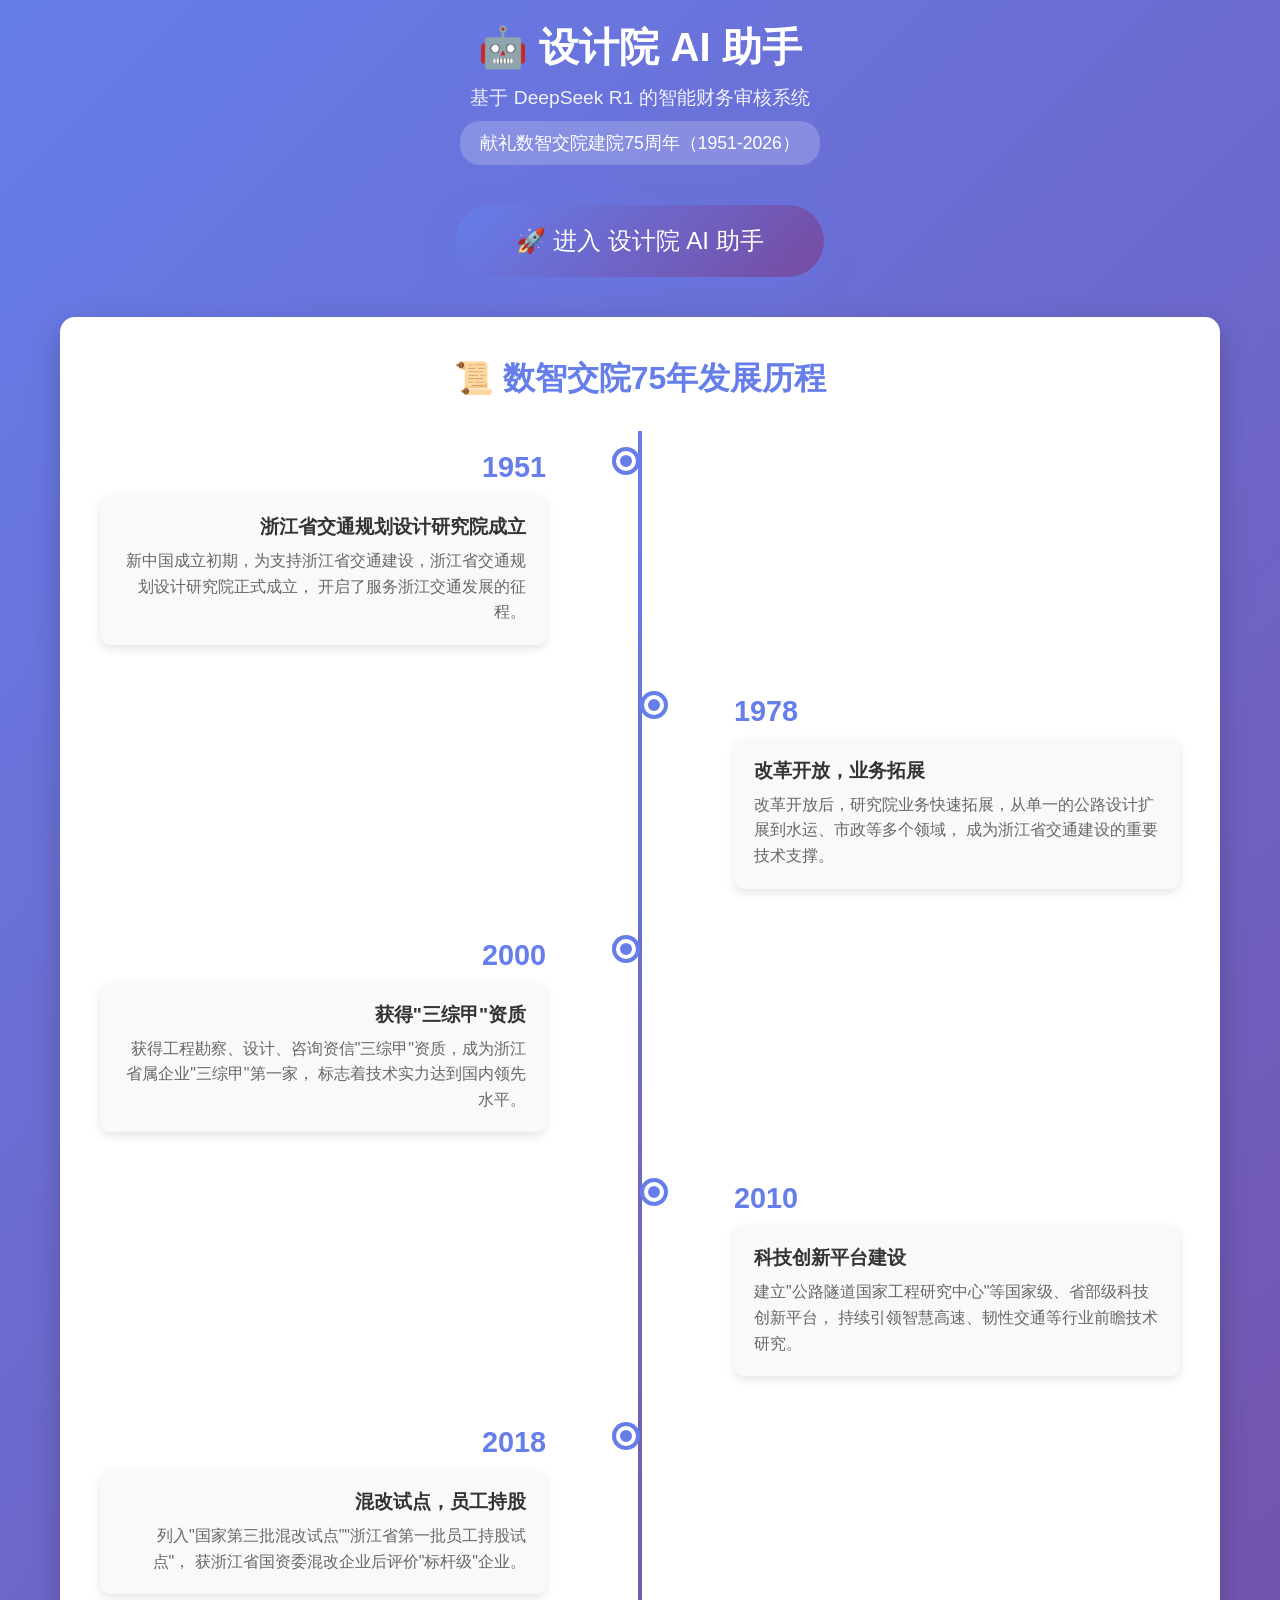
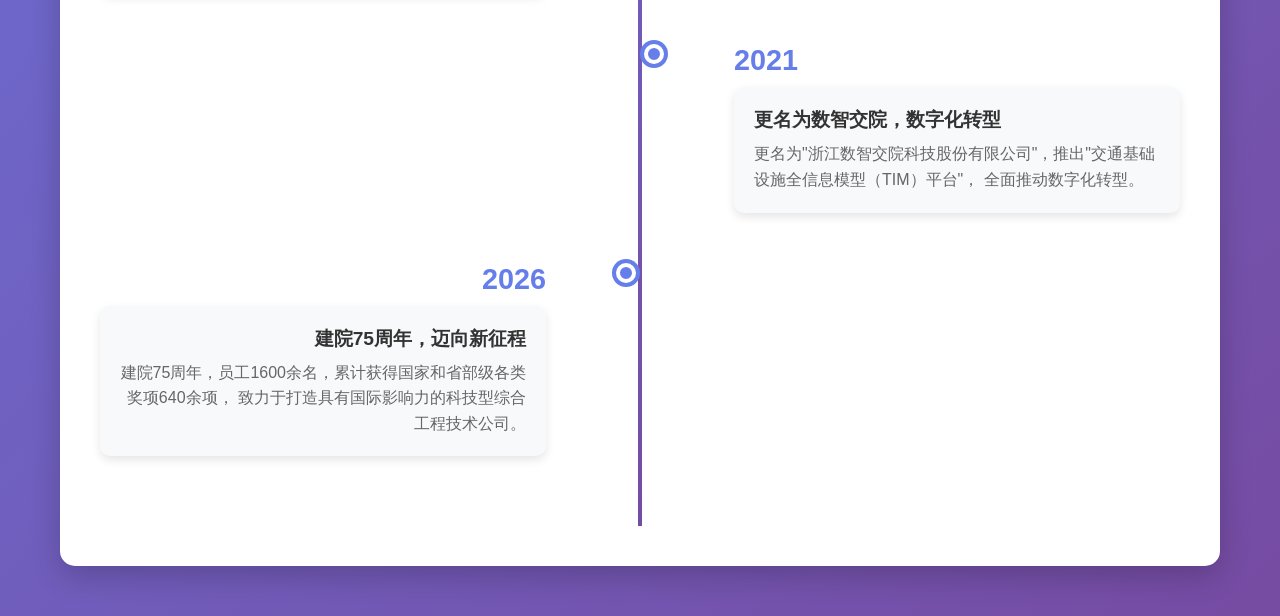
==== commit a7b782c2: "更名：SJY AI 助手 → 设计院 AI 助手" ====
--- a/index.html
+++ b/index.html
@@ -3,7 +3,7 @@
 <head>
     <meta charset="UTF-8">
     <meta name="viewport" content="width=device-width, initial-scale=1.0">
-    <title>SJY AI 助手 - 献礼数智交院75周年</title>
+    <title>设计院 AI 助手 - 献礼数智交院75周年</title>
     <style>
         * {
             margin: 0;
@@ -381,7 +381,7 @@
     <!-- 启动页 -->
     <div class="splash-screen">
         <div class="splash-logo">🤖</div>
-        <div class="splash-title">SJY AI 助手</div>
+        <div class="splash-title">设计院 AI 助手</div>
         <div class="splash-subtitle">基于 DeepSeek R1 的智能财务审核系统</div>
         <div class="splash-anniversary">
             🎉 献礼数智交院建院75周年 🎉<br>
@@ -396,7 +396,7 @@
     <div class="container">
         <!-- 页头 -->
         <div class="header">
-            <h1>🤖 SJY AI 助手</h1>
+            <h1>🤖 设计院 AI 助手</h1>
             <p>基于 DeepSeek R1 的智能财务审核系统</p>
             <div class="anniversary-badge">
                 献礼数智交院建院75周年（1951-2026）
@@ -406,7 +406,7 @@
         <!-- 进入系统按钮 -->
         <div style="text-align: center; margin: 40px 0;">
             <a href="login.html" class="btn" style="display: inline-block; padding: 20px 60px; font-size: 1.5em; text-decoration: none; background: linear-gradient(135deg, #667eea 0%, #764ba2 100%); color: white; border-radius: 50px; box-shadow: 0 10px 30px rgba(102, 126, 234, 0.4); transition: all 0.3s ease; cursor: pointer;">
-                🚀 进入 SJY AI 助手
+                🚀 进入 设计院 AI 助手
             </a>
         </div>
         
@@ -504,7 +504,7 @@
     <script>
         // 页面加载完成后的动画效果
         window.addEventListener('load', function() {
-            console.log('SJY AI 助手 - 献礼数智交院建院75周年');
+            console.log('设计院 AI 助手 - 献礼数智交院建院75周年');
         });
     </script>
 </body>
